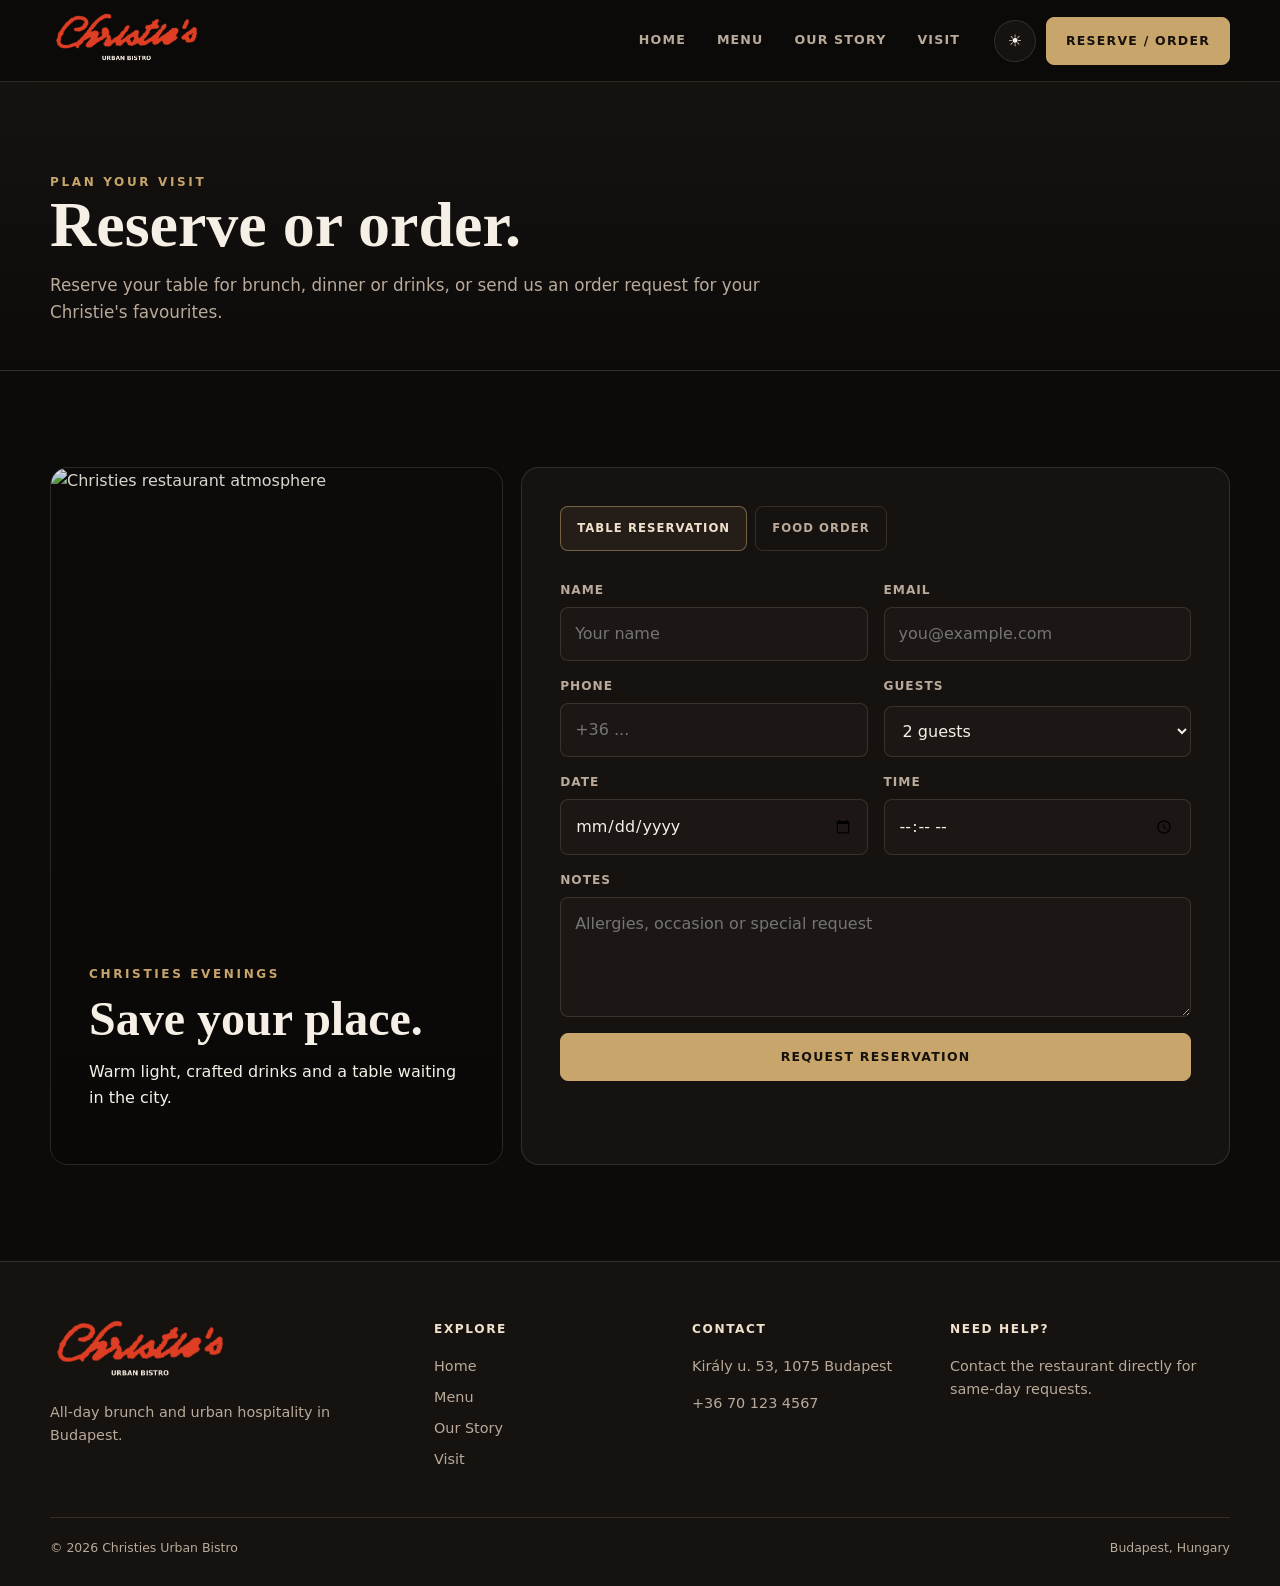
==== reserve.html @ 0d665012 "Add files via upload" ====
<!doctype html><html lang="en" data-theme="dark"><head><meta charset="utf-8"><meta name="viewport" content="width=device-width,initial-scale=1"><title>Reserve / Order — Christies Urban Bistro</title><link rel="stylesheet" href="style.css"></head><body>
<header class="site-header"><div class="container header-inner"><a class="brand" href="index.html"><img src="logo.svg" alt="Christies Urban Bistro"></a><nav class="nav"><a href="index.html">Home</a><a href="menu.html">Menu</a><a href="story.html">Our Story</a><a href="visit.html">Visit</a></nav><div class="header-actions"><button class="theme-toggle" data-theme-toggle>☀</button><a class="btn btn-primary reserve-nav" href="reserve.html">Reserve / Order</a><button class="menu-toggle" data-menu-toggle>☰</button></div></div></header>
<main><section class="page-hero"><div class="container"><span class="eyebrow">Plan your visit</span><h1 class="page-title">Reserve or order.</h1><p class="lede">Reserve your table for brunch, dinner or drinks, or send us an order request for your Christie's favourites.</p></div></section>
<section class="section"><div class="container reserve-shell"><aside class="reserve-aside"><img src="assets/images/interior-bar.jpg" alt="Christies restaurant atmosphere"><div class="reserve-aside-copy"><span class="eyebrow">Christies evenings</span><h2>Save your place.</h2><p>Warm light, crafted drinks and a table waiting in the city.</p></div></aside><div class="reserve-panel"><div class="form-tabs"><button class="active" data-form-tab="reservation">Table reservation</button><button data-form-tab="order">Food order</button></div>
<div class="form-view active" id="reservation"><form data-demo-form><div class="form-grid"><div class="field"><label>Name</label><input required type="text" placeholder="Your name"></div><div class="field"><label>Email</label><input required type="email" placeholder="you@example.com"></div><div class="field"><label>Phone</label><input required type="tel" placeholder="+36 ..."></div><div class="field"><label>Guests</label><select><option>2 guests</option><option>1 guest</option><option>3 guests</option><option>4 guests</option><option>5+ guests</option></select></div><div class="field"><label>Date</label><input required type="date"></div><div class="field"><label>Time</label><input required type="time"></div><div class="field full"><label>Notes</label><textarea placeholder="Allergies, occasion or special request"></textarea></div><div class="field full"><button class="btn btn-primary" type="submit">Request reservation</button><div class="form-status"></div></div></div></form></div>
<div class="form-view" id="order"><form data-demo-form><div class="form-grid"><div class="field"><label>Name</label><input required type="text" placeholder="Your name"></div><div class="field"><label>Phone</label><input required type="tel" placeholder="+36 ..."></div><div class="field full"><label>Choose items</label><div class="order-grid"><label class="order-option"><input type="checkbox"> American Pancake</label><label class="order-option"><input type="checkbox"> Avocado Toast</label><label class="order-option"><input type="checkbox"> Christie's Smash</label><label class="order-option"><input type="checkbox"> Strawberry Matcha</label></div></div><div class="field full"><label>Order notes</label><textarea placeholder="Quantities, dietary notes, pickup preference"></textarea></div><div class="field full"><button class="btn btn-primary" type="submit">Send order request</button><div class="form-status"></div></div></div></form></div>
</div></div></section></main>
<footer class="footer"><div class="container footer-grid"><div><img class="footer-logo" src="logo.svg" alt="Christies"><p>All-day brunch and urban hospitality in Budapest.</p></div><div><h4>Explore</h4><div class="footer-links"><a href="index.html">Home</a><a href="menu.html">Menu</a><a href="story.html">Our Story</a><a href="visit.html">Visit</a></div></div><div><h4>Contact</h4><p>Király u. 53, 1075 Budapest</p><p>+36 70 123 4567</p></div><div><h4>Need help?</h4><p>Contact the restaurant directly for same-day requests.</p></div><div class="footer-bottom"><span>© 2026 Christies Urban Bistro</span><span>Budapest, Hungary</span></div></div></footer><script src="script.js"></script></body></html>
---- style.css ----
:root{
  --bg:#0d0b0a;--surface:#151210;--surface-2:#1c1714;--surface-3:#241d18;
  --text:#f5efe6;--muted:#b9aa9a;--line:rgba(239,220,193,.14);
  --accent:#c8a56a;--accent-2:#9f7442;--warm:#6c4327;--cream:#f0e1cc;
  --danger:#b95238;--shadow:0 22px 70px rgba(0,0,0,.32);--radius:18px;--radius-sm:10px;
  --container:min(1180px,calc(100% - 40px));--header:82px;
}
html[data-theme="light"]{
  --bg:#f6efe5;--surface:#fffaf3;--surface-2:#f0e5d7;--surface-3:#e8d8c4;
  --text:#241a15;--muted:#6d5d51;--line:rgba(65,42,28,.13);
  --accent:#9b6d33;--accent-2:#6f4a28;--warm:#8b5b36;--cream:#fff8ef;
  --shadow:0 22px 70px rgba(92,58,33,.14)
}
*{box-sizing:border-box}html{scroll-behavior:smooth}body{margin:0;background:var(--bg);color:var(--text);font-family:Inter,ui-sans-serif,system-ui,-apple-system,BlinkMacSystemFont,"Segoe UI",sans-serif;line-height:1.6;transition:background-color .35s ease,color .35s ease}img{display:block;max-width:100%}a{color:inherit;text-decoration:none}button,input,select,textarea{font:inherit}.container{width:var(--container);margin-inline:auto}.section{padding:96px 0}.section-sm{padding:62px 0}.eyebrow{font-size:.75rem;letter-spacing:.22em;text-transform:uppercase;color:var(--accent);font-weight:800}.display,.page-title,h1,h2,h3{font-family:Georgia,"Times New Roman",serif}.display{font-size:clamp(3.5rem,8vw,7.6rem);line-height:.88;letter-spacing:-.045em;margin:18px 0 24px}.display em{display:block;color:var(--cream);font-weight:400}.page-title{font-size:clamp(2.5rem,5vw,5rem);line-height:.98;margin:0 0 16px}.lede{max-width:720px;color:var(--muted);font-size:1.05rem}.section-heading{display:flex;align-items:end;justify-content:space-between;gap:28px;margin-bottom:34px}.section-heading h2{font-size:clamp(2rem,4vw,3.4rem);line-height:1;margin:6px 0 0}.section-heading p{max-width:520px;color:var(--muted);margin:0}.btn{display:inline-flex;align-items:center;justify-content:center;gap:9px;min-height:48px;padding:0 19px;border:1px solid var(--line);border-radius:8px;font-size:.78rem;letter-spacing:.1em;text-transform:uppercase;font-weight:800;cursor:pointer;transition:transform .2s ease,background .25s ease,border-color .25s ease,color .25s ease}.btn:hover{transform:translateY(-2px)}.btn-primary{background:var(--accent);border-color:var(--accent);color:#17110d}.btn-primary:hover{background:#d4b57e}.btn-ghost{background:rgba(255,255,255,.02);color:var(--text)}.btn-ghost:hover{border-color:var(--accent);color:var(--cream)}
.site-header{height:var(--header);position:sticky;top:0;z-index:50;background:color-mix(in srgb,var(--bg) 88%,transparent);backdrop-filter:blur(18px);border-bottom:1px solid var(--line)}.header-inner{height:100%;display:flex;align-items:center;gap:34px}.brand{width:180px;flex:0 0 180px}.brand img{width:100%;height:56px;object-fit:contain;object-position:left center}.nav{margin-left:auto;display:flex;align-items:center;gap:31px}.nav a{position:relative;font-size:.79rem;text-transform:uppercase;letter-spacing:.09em;color:var(--muted);font-weight:700}.nav a:hover,.nav a.active{color:var(--text)}.nav a.active:after{content:"";position:absolute;left:0;right:0;bottom:-11px;height:1px;background:var(--accent)}.header-actions{display:flex;align-items:center;gap:10px}.theme-toggle,.menu-toggle{width:42px;height:42px;border-radius:50%;display:grid;place-items:center;border:1px solid var(--line);background:var(--surface);color:var(--text);cursor:pointer}.menu-toggle{display:none}.reserve-nav{white-space:nowrap}
.hero{min-height:calc(100svh - var(--header));position:relative;display:grid;align-items:end;overflow:hidden;background:#080706}.hero-bg{position:absolute;inset:0}.hero-bg img{width:100%;height:100%;object-fit:cover;object-position:center 48%}.hero-bg:after{content:"";position:absolute;inset:0;background:linear-gradient(90deg,rgba(7,6,5,.88) 0%,rgba(7,6,5,.67) 38%,rgba(7,6,5,.28) 68%,rgba(7,6,5,.2) 100%),linear-gradient(0deg,rgba(7,6,5,.78),transparent 55%)}.hero-content{position:relative;z-index:1;padding:108px 0 76px;max-width:750px}.hero-copy{max-width:580px;color:#e9dfd4;font-size:1.05rem}.hero-actions{display:flex;flex-wrap:wrap;gap:12px;margin-top:30px}.hero-meta{display:grid;grid-template-columns:repeat(3,1fr);border-top:1px solid rgba(255,255,255,.16);margin-top:68px;max-width:760px}.hero-meta div{padding:22px 28px 0 0}.hero-meta strong{display:block;color:var(--cream);font-family:Georgia,serif;font-size:1.05rem}.hero-meta span{font-size:.8rem;color:#c2b5a8}
.signature-grid{display:grid;grid-template-columns:repeat(3,1fr);gap:18px}.dish-card{background:var(--surface);border:1px solid var(--line);border-radius:var(--radius);overflow:hidden;transition:transform .25s ease,border-color .25s ease,box-shadow .25s ease}.dish-card:hover{transform:translateY(-4px);border-color:color-mix(in srgb,var(--accent) 48%,var(--line));box-shadow:var(--shadow)}.dish-image{aspect-ratio:4/3;overflow:hidden}.dish-image img{width:100%;height:100%;object-fit:cover;transition:transform .5s ease}.dish-card:hover .dish-image img{transform:scale(1.035)}.dish-body{padding:22px}.dish-body h3{font-size:1.42rem;margin:0 0 9px}.dish-body p{color:var(--muted);font-size:.92rem;min-height:52px;margin:0 0 18px}.price{color:var(--accent);font-weight:800;letter-spacing:.04em}
.atmosphere{display:grid;grid-template-columns:1.16fr .84fr;min-height:560px;background:var(--surface);border:1px solid var(--line);border-radius:var(--radius);overflow:hidden}.atmosphere-media{position:relative}.atmosphere-media img{width:100%;height:100%;object-fit:cover}.atmosphere-copy{padding:72px;display:flex;flex-direction:column;justify-content:center}.atmosphere-copy h2{font-size:clamp(2.4rem,4.5vw,4.5rem);line-height:.98;margin:14px 0 24px}.atmosphere-copy p{color:var(--muted);font-size:1rem}.facts{display:grid;grid-template-columns:repeat(3,1fr);gap:1px;background:var(--line);margin-top:34px}.fact{background:var(--surface);padding:24px}.fact strong{display:block;font-family:Georgia,serif;font-size:1.9rem;color:var(--cream)}.fact span{font-size:.78rem;text-transform:uppercase;letter-spacing:.11em;color:var(--muted)}
.testimonial-grid{display:grid;grid-template-columns:1.05fr .95fr;gap:18px}.quote-card{border:1px solid var(--line);background:var(--surface);border-radius:var(--radius);padding:42px}.quote-card blockquote{font-family:Georgia,serif;font-size:clamp(1.7rem,3vw,2.7rem);line-height:1.25;margin:0 0 25px}.quote-card cite{font-style:normal;color:var(--accent);font-size:.78rem;text-transform:uppercase;letter-spacing:.13em}.mini-quotes{display:grid;grid-template-columns:1fr 1fr;gap:18px}.mini-quote{background:var(--surface-2);border:1px solid var(--line);border-radius:var(--radius);padding:30px}.mini-quote p{margin:0 0 20px;color:var(--muted)}.stars{color:var(--accent);letter-spacing:.15em}
.page-hero{padding:86px 0 44px;border-bottom:1px solid var(--line);background:linear-gradient(180deg,var(--surface),var(--bg))}.page-hero .lede{margin:0}.menu-layout{display:grid;grid-template-columns:260px 1fr;gap:42px}.menu-side{position:sticky;top:110px;align-self:start;border:1px solid var(--line);background:var(--surface);border-radius:var(--radius);padding:14px}.menu-side button{width:100%;padding:14px 15px;border:0;border-radius:8px;background:transparent;color:var(--muted);text-align:left;text-transform:uppercase;font-size:.75rem;letter-spacing:.09em;font-weight:800;cursor:pointer}.menu-side button.active,.menu-side button:hover{background:var(--surface-3);color:var(--cream)}.menu-panel{display:none}.menu-panel.active{display:block}.menu-section{margin-bottom:58px}.menu-section-title{display:flex;align-items:center;gap:18px;margin-bottom:22px}.menu-section-title h2{font-size:2.1rem;margin:0}.menu-section-title:after{content:"";height:1px;background:var(--line);flex:1}.menu-items{display:grid;grid-template-columns:1fr 1fr;gap:1px;background:var(--line);border:1px solid var(--line);border-radius:var(--radius);overflow:hidden}.menu-item{background:var(--surface);padding:23px;display:grid;grid-template-columns:1fr auto;gap:14px}.menu-item h3{font-family:inherit;font-size:1rem;margin:0 0 7px}.menu-item p{margin:0;color:var(--muted);font-size:.88rem}.menu-item .price{white-space:nowrap;font-size:.9rem}
.story-intro{display:grid;grid-template-columns:.9fr 1.1fr;gap:18px}.story-copy,.story-image{min-height:520px;border-radius:var(--radius);overflow:hidden;border:1px solid var(--line)}.story-copy{background:var(--surface);padding:66px;display:flex;flex-direction:column;justify-content:center}.story-copy h1{font-size:clamp(2.8rem,5vw,5.2rem);line-height:.98;margin:12px 0 25px}.story-copy p{color:var(--muted);font-size:1.02rem}.story-image img{width:100%;height:100%;object-fit:cover}.values-grid{display:grid;grid-template-columns:repeat(3,1fr);gap:18px}.value-card{border:1px solid var(--line);border-radius:var(--radius);background:var(--surface);padding:34px}.value-icon{width:50px;height:50px;border:1px solid color-mix(in srgb,var(--accent) 55%,transparent);border-radius:50%;display:grid;place-items:center;color:var(--accent);font-size:1.25rem;margin-bottom:25px}.value-card h3{font-size:1.5rem;margin:0 0 10px}.value-card p{color:var(--muted);margin:0}.philosophy{display:grid;grid-template-columns:1fr 1fr;gap:18px}.philosophy>div{border-radius:var(--radius);overflow:hidden}.philosophy .copy{padding:58px;background:var(--surface-2);border:1px solid var(--line)}.philosophy .copy h2{font-size:3rem;margin:12px 0 20px}.philosophy .copy p{color:var(--muted)}.philosophy img{width:100%;height:100%;min-height:480px;object-fit:cover}
.visit-grid{display:grid;grid-template-columns:1.02fr .98fr;gap:18px}.visit-card{border:1px solid var(--line);border-radius:var(--radius);background:var(--surface);padding:38px}.visit-card h2{font-size:2rem;margin:0 0 20px}.contact-list{display:grid;gap:15px;margin:28px 0}.contact-row{display:grid;grid-template-columns:34px 1fr;gap:11px;align-items:start}.contact-row .icon{color:var(--accent)}.hours{display:grid;gap:11px}.hours div{display:flex;justify-content:space-between;gap:20px;border-bottom:1px solid var(--line);padding-bottom:11px}.map-card{min-height:380px;border-radius:var(--radius);border:1px solid var(--line);overflow:hidden;position:relative;background:linear-gradient(rgba(200,165,106,.06) 1px,transparent 1px),linear-gradient(90deg,rgba(200,165,106,.06) 1px,transparent 1px),var(--surface-2);background-size:36px 36px}.map-card:before,.map-card:after{content:"";position:absolute;background:rgba(200,165,106,.13)}.map-card:before{width:170%;height:70px;left:-30%;top:46%;transform:rotate(-11deg)}.map-card:after{height:170%;width:44px;left:58%;top:-30%;transform:rotate(17deg)}.map-pin{position:absolute;z-index:2;left:56%;top:46%;transform:translate(-50%,-50%);display:grid;justify-items:center}.pin-dot{width:34px;height:34px;border-radius:50% 50% 50% 0;background:var(--accent);transform:rotate(-45deg);box-shadow:0 10px 25px rgba(0,0,0,.25)}.pin-dot:after{content:"";position:absolute;width:10px;height:10px;border-radius:50%;background:var(--surface);left:12px;top:12px}.map-pin span{margin-top:15px;padding:7px 10px;background:var(--surface);border:1px solid var(--line);border-radius:6px;font-size:.78rem}.whatsapp{margin-top:18px;display:flex;align-items:center;justify-content:space-between;gap:18px;padding:18px;border:1px solid rgba(79,190,98,.25);border-radius:10px;background:rgba(79,190,98,.06)}
.reserve-shell{display:grid;grid-template-columns:.78fr 1.22fr;gap:18px}.reserve-aside{min-height:680px;border-radius:var(--radius);overflow:hidden;position:relative;border:1px solid var(--line)}.reserve-aside img{position:absolute;inset:0;width:100%;height:100%;object-fit:cover}.reserve-aside:after{content:"";position:absolute;inset:0;background:linear-gradient(0deg,rgba(10,8,7,.87),rgba(10,8,7,.1))}.reserve-aside-copy{position:absolute;z-index:1;left:38px;right:38px;bottom:38px}.reserve-aside-copy h2{font-size:3rem;line-height:1;margin:10px 0 14px}.reserve-panel{border:1px solid var(--line);border-radius:var(--radius);background:var(--surface);padding:38px}.form-tabs{display:flex;gap:8px;margin-bottom:30px}.form-tabs button{padding:12px 16px;border:1px solid var(--line);border-radius:8px;background:transparent;color:var(--muted);font-weight:800;text-transform:uppercase;font-size:.73rem;letter-spacing:.09em;cursor:pointer}.form-tabs button.active{background:var(--surface-3);color:var(--cream);border-color:color-mix(in srgb,var(--accent) 38%,var(--line))}.form-view{display:none}.form-view.active{display:block}.form-grid{display:grid;grid-template-columns:1fr 1fr;gap:16px}.field{display:grid;gap:7px}.field.full{grid-column:1/-1}.field label{font-size:.76rem;text-transform:uppercase;letter-spacing:.08em;color:var(--muted);font-weight:700}.field input,.field select,.field textarea{width:100%;background:var(--surface-2);color:var(--text);border:1px solid var(--line);border-radius:8px;padding:13px 14px;outline:none}.field input:focus,.field select:focus,.field textarea:focus{border-color:var(--accent)}.field textarea{min-height:120px;resize:vertical}.form-status{margin-top:14px;color:var(--accent);min-height:24px;font-size:.9rem}.order-grid{display:grid;grid-template-columns:1fr 1fr;gap:12px}.order-option{display:flex;align-items:center;gap:10px;padding:13px;border:1px solid var(--line);border-radius:8px;background:var(--surface-2)}
.footer{border-top:1px solid var(--line);padding:58px 0 28px;background:var(--surface)}.footer-grid{display:grid;grid-template-columns:1.25fr .8fr .8fr 1fr;gap:34px}.footer-logo{width:180px}.footer p,.footer a{color:var(--muted);font-size:.9rem}.footer h4{margin:0 0 15px;font-family:inherit;font-size:.76rem;text-transform:uppercase;letter-spacing:.13em;color:var(--cream)}.footer-links{display:grid;gap:8px}.footer-bottom{grid-column:1/-1;border-top:1px solid var(--line);padding-top:20px;margin-top:12px;display:flex;justify-content:space-between;color:var(--muted);font-size:.78rem}
@media(max-width:980px){.nav{position:fixed;left:20px;right:20px;top:92px;display:none;flex-direction:column;align-items:stretch;gap:0;background:var(--surface);border:1px solid var(--line);border-radius:14px;padding:10px;box-shadow:var(--shadow)}.nav.open{display:flex}.nav a{padding:15px;border-radius:8px}.nav a.active:after{display:none}.menu-toggle{display:grid}.reserve-nav{display:none}.hero{min-height:760px}.hero-meta{grid-template-columns:1fr}.hero-meta div{padding-top:14px}.signature-grid,.values-grid{grid-template-columns:1fr 1fr}.atmosphere,.story-intro,.philosophy,.visit-grid,.reserve-shell{grid-template-columns:1fr}.atmosphere-media{min-height:440px}.testimonial-grid{grid-template-columns:1fr}.menu-layout{grid-template-columns:1fr}.menu-side{position:static;display:flex;overflow:auto;padding:8px}.menu-side button{width:auto;white-space:nowrap}.footer-grid{grid-template-columns:1fr 1fr}.reserve-aside{min-height:440px}}
@media(max-width:680px){:root{--container:min(100% - 28px,1180px);--header:72px}.section{padding:72px 0}.section-sm{padding:48px 0}.brand{width:144px;flex-basis:144px}.brand img{height:46px}.header-inner{gap:12px}.theme-toggle,.menu-toggle{width:38px;height:38px}.display{font-size:clamp(3rem,17vw,5.5rem)}.hero{min-height:760px}.hero-bg img{object-position:58% center}.hero-bg:after{background:linear-gradient(90deg,rgba(7,6,5,.88),rgba(7,6,5,.56)),linear-gradient(0deg,rgba(7,6,5,.83),transparent 55%)}.hero-content{padding:76px 0 46px}.hero-actions .btn{width:100%}.hero-meta{margin-top:40px}.section-heading{display:block}.section-heading p{margin-top:14px}.signature-grid,.values-grid,.mini-quotes,.menu-items,.form-grid,.order-grid{grid-template-columns:1fr}.dish-body p{min-height:unset}.atmosphere-copy,.story-copy,.reserve-panel{padding:30px}.facts{grid-template-columns:1fr}.testimonial-grid{gap:12px}.quote-card,.mini-quote,.visit-card{padding:26px}.menu-item{grid-template-columns:1fr}.menu-item .price{grid-column:1}.story-copy,.story-image{min-height:auto}.story-image{height:420px}.philosophy .copy{padding:32px}.footer-grid{grid-template-columns:1fr}.footer-bottom{display:grid;gap:7px}.reserve-aside-copy{left:24px;right:24px;bottom:24px}.reserve-aside-copy h2{font-size:2.4rem}}

/* Approved visual refinements */
.dish-card .dish-image img[src*="smash-burger-premium"]{object-position:center 48%}
.map-card-feature{min-height:420px;display:flex;align-items:center;padding:48px;isolation:isolate}
.map-card-feature:after{content:"";position:absolute;inset:0;background:linear-gradient(90deg,color-mix(in srgb,var(--surface-2) 96%,transparent) 0%,color-mix(in srgb,var(--surface-2) 83%,transparent) 40%,transparent 70%);z-index:0;pointer-events:none}
.map-card-feature .map-copy{position:relative;z-index:3;max-width:560px}
.map-card-feature .map-copy h2{font-size:clamp(2rem,4vw,3.25rem);line-height:1.02;margin:8px 0 12px}
.map-card-feature .map-copy p{max-width:520px;color:var(--muted);margin:0 0 22px}
.btn-map{background:var(--accent);border-color:var(--accent);color:#17110d;border-radius:8px}
.btn-map:hover{background:#d4b57e;border-color:#d4b57e}
.map-card-feature .map-pin{left:70%;top:52%}
.home-location{padding-top:8px}
@media(max-width:760px){.map-card-feature{min-height:500px;padding:30px;align-items:flex-start}.map-card-feature:after{background:linear-gradient(180deg,color-mix(in srgb,var(--surface-2) 98%,transparent) 0%,color-mix(in srgb,var(--surface-2) 88%,transparent) 48%,transparent 76%)}.map-card-feature .map-pin{left:52%;top:72%}.map-card-feature .map-copy{max-width:100%}.btn-map{width:100%}}
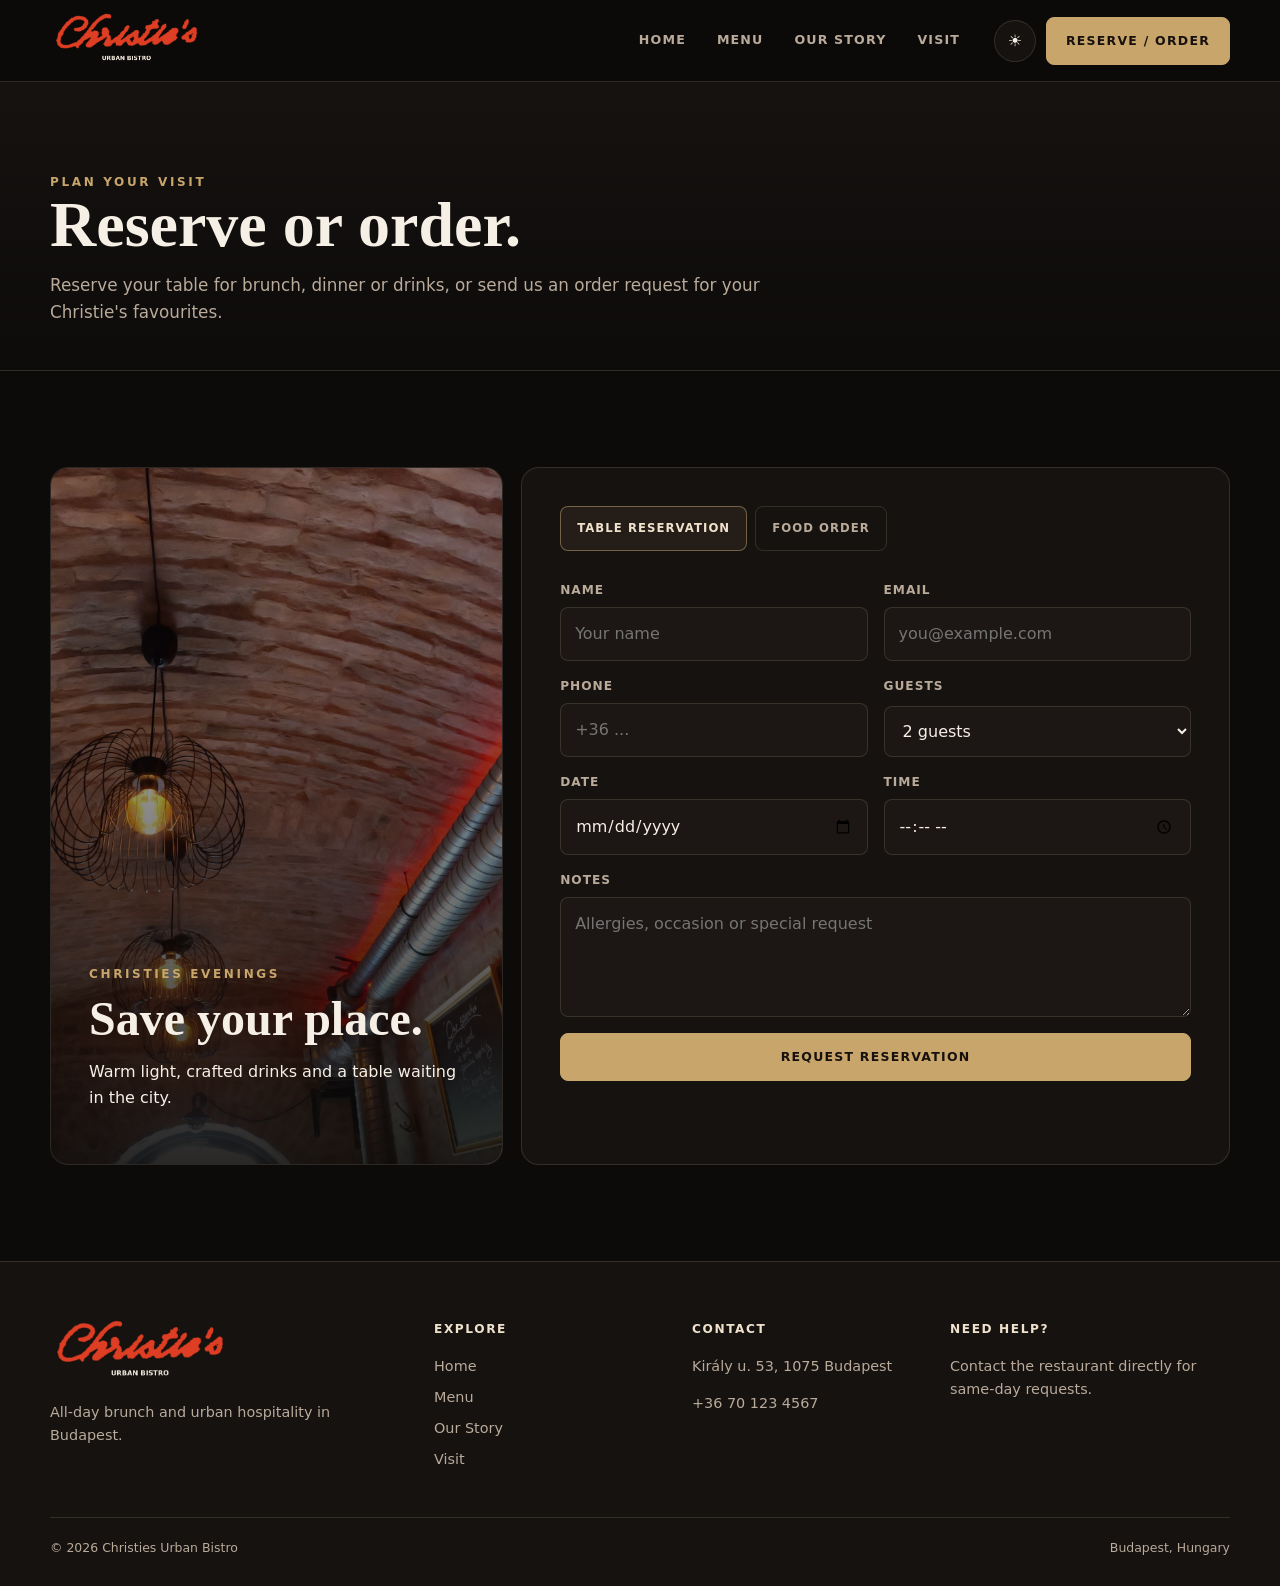
==== commit f30d4c9c: "Fix footer duplication in reserve.html" ====
--- a/reserve.html
+++ b/reserve.html
@@ -1,7 +1,7 @@
 <!doctype html><html lang="en" data-theme="dark"><head><meta charset="utf-8"><meta name="viewport" content="width=device-width,initial-scale=1"><title>Reserve / Order — Christies Urban Bistro</title><link rel="stylesheet" href="style.css"></head><body>
 <header class="site-header"><div class="container header-inner"><a class="brand" href="index.html"><img src="logo.svg" alt="Christies Urban Bistro"></a><nav class="nav"><a href="index.html">Home</a><a href="menu.html">Menu</a><a href="story.html">Our Story</a><a href="visit.html">Visit</a></nav><div class="header-actions"><button class="theme-toggle" data-theme-toggle>☀</button><a class="btn btn-primary reserve-nav" href="reserve.html">Reserve / Order</a><button class="menu-toggle" data-menu-toggle>☰</button></div></div></header>
 <main><section class="page-hero"><div class="container"><span class="eyebrow">Plan your visit</span><h1 class="page-title">Reserve or order.</h1><p class="lede">Reserve your table for brunch, dinner or drinks, or send us an order request for your Christie's favourites.</p></div></section>
-<section class="section"><div class="container reserve-shell"><aside class="reserve-aside"><img src="assets/images/interior-bar.jpg" alt="Christies restaurant atmosphere"><div class="reserve-aside-copy"><span class="eyebrow">Christies evenings</span><h2>Save your place.</h2><p>Warm light, crafted drinks and a table waiting in the city.</p></div></aside><div class="reserve-panel"><div class="form-tabs"><button class="active" data-form-tab="reservation">Table reservation</button><button data-form-tab="order">Food order</button></div>
+<section class="section"><div class="container reserve-shell"><aside class="reserve-aside"><img src="interior-bar.jpg" alt="Christies restaurant atmosphere"><div class="reserve-aside-copy"><span class="eyebrow">Christies evenings</span><h2>Save your place.</h2><p>Warm light, crafted drinks and a table waiting in the city.</p></div></aside><div class="reserve-panel"><div class="form-tabs"><button class="active" data-form-tab="reservation">Table reservation</button><button data-form-tab="order">Food order</button></div>
 <div class="form-view active" id="reservation"><form data-demo-form><div class="form-grid"><div class="field"><label>Name</label><input required type="text" placeholder="Your name"></div><div class="field"><label>Email</label><input required type="email" placeholder="you@example.com"></div><div class="field"><label>Phone</label><input required type="tel" placeholder="+36 ..."></div><div class="field"><label>Guests</label><select><option>2 guests</option><option>1 guest</option><option>3 guests</option><option>4 guests</option><option>5+ guests</option></select></div><div class="field"><label>Date</label><input required type="date"></div><div class="field"><label>Time</label><input required type="time"></div><div class="field full"><label>Notes</label><textarea placeholder="Allergies, occasion or special request"></textarea></div><div class="field full"><button class="btn btn-primary" type="submit">Request reservation</button><div class="form-status"></div></div></div></form></div>
 <div class="form-view" id="order"><form data-demo-form><div class="form-grid"><div class="field"><label>Name</label><input required type="text" placeholder="Your name"></div><div class="field"><label>Phone</label><input required type="tel" placeholder="+36 ..."></div><div class="field full"><label>Choose items</label><div class="order-grid"><label class="order-option"><input type="checkbox"> American Pancake</label><label class="order-option"><input type="checkbox"> Avocado Toast</label><label class="order-option"><input type="checkbox"> Christie's Smash</label><label class="order-option"><input type="checkbox"> Strawberry Matcha</label></div></div><div class="field full"><label>Order notes</label><textarea placeholder="Quantities, dietary notes, pickup preference"></textarea></div><div class="field full"><button class="btn btn-primary" type="submit">Send order request</button><div class="form-status"></div></div></div></form></div>
 </div></div></section></main>
